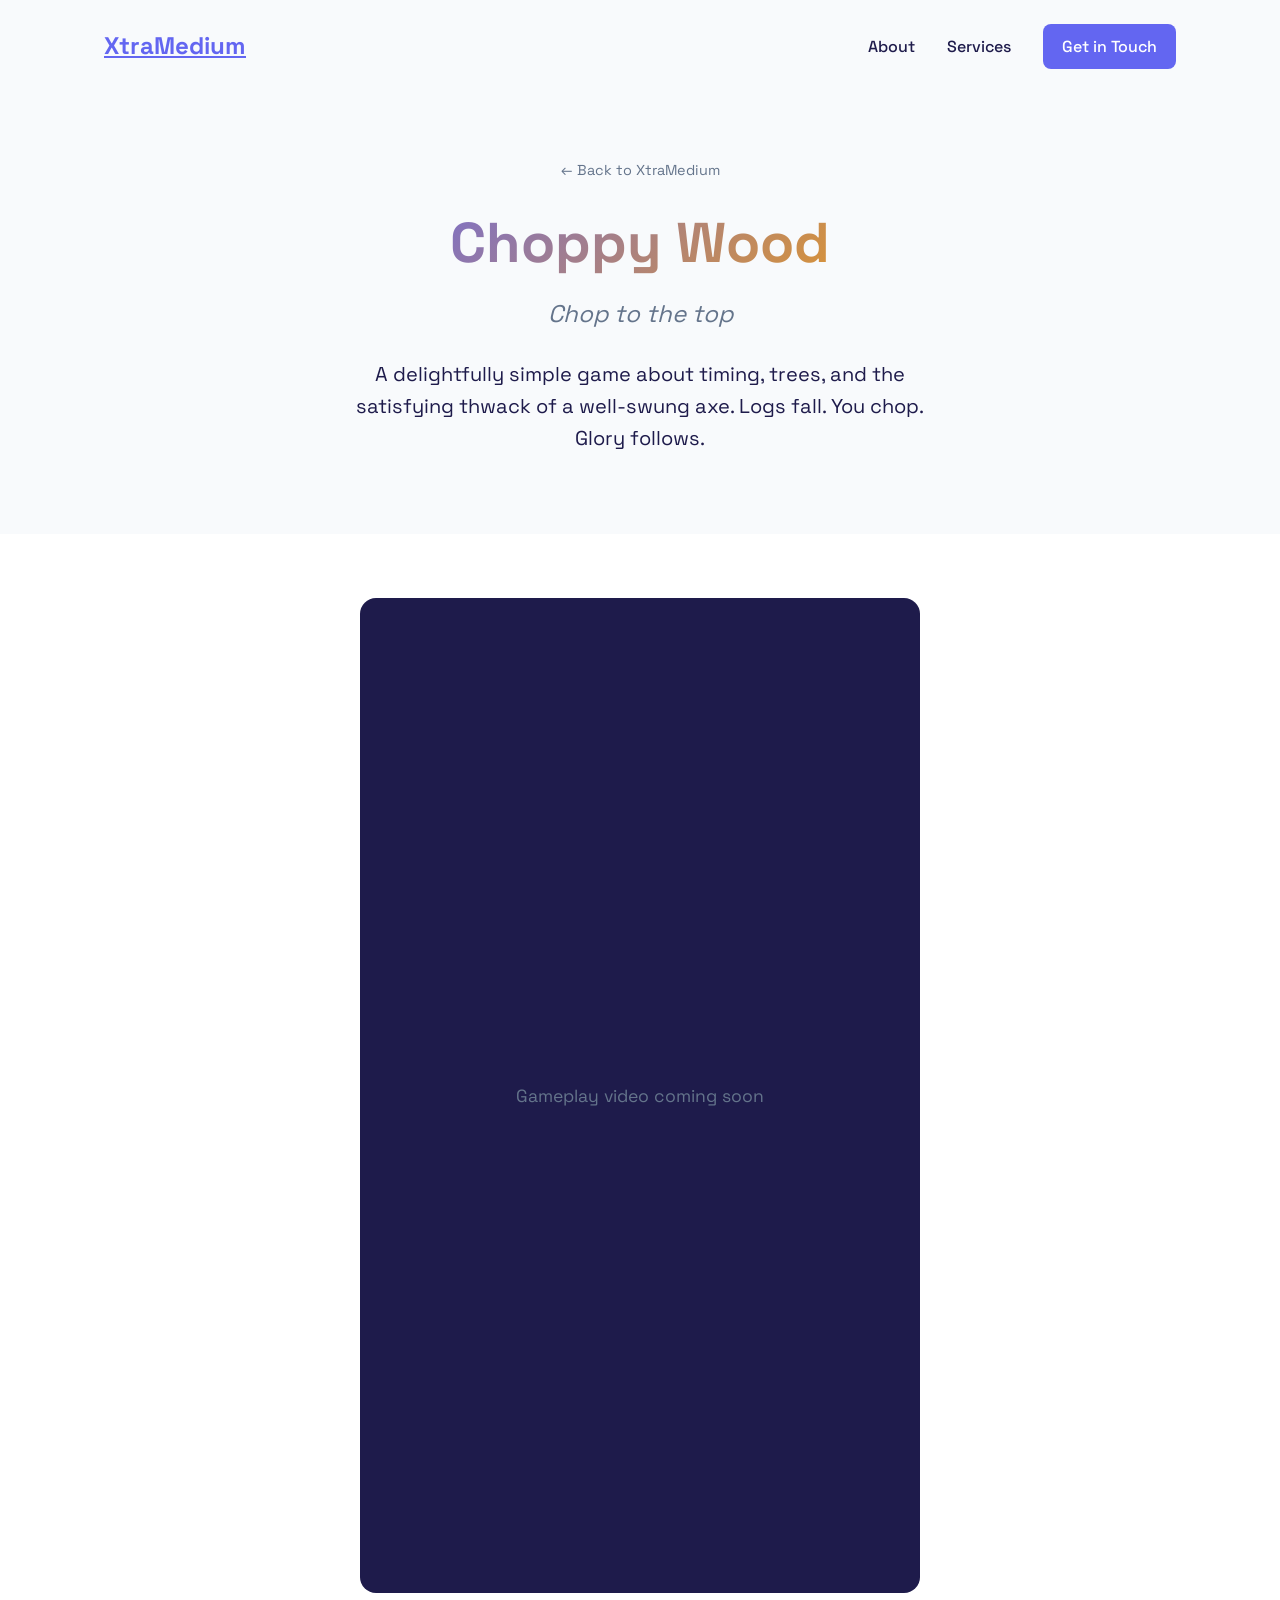
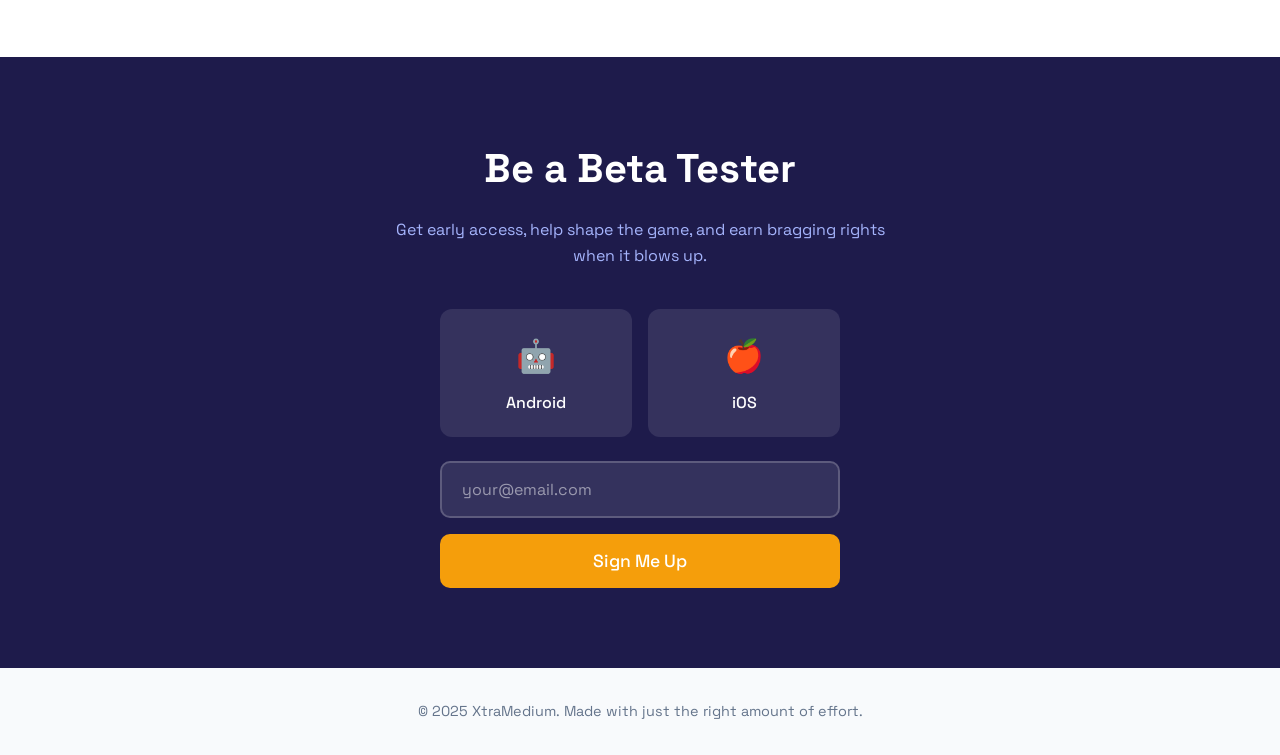
==== choppy-wood/index.html @ fb22e371 "Add Choppy Wood landing page Beta signup page for the wood-chopping game with platform selection and" ====
<!DOCTYPE html>
<html lang="en">
<head>
    <meta charset="UTF-8">
    <meta name="viewport" content="width=device-width, initial-scale=1.0">
    <title>Choppy Wood - Chop to the Top</title>
    <link rel="stylesheet" href="../styles.css">
    <link rel="preconnect" href="https://fonts.googleapis.com">
    <link rel="preconnect" href="https://fonts.gstatic.com" crossorigin>
    <link href="https://fonts.googleapis.com/css2?family=Space+Grotesk:wght@400;500;700&display=swap" rel="stylesheet">
    <style>
        .hero {
            padding: 4rem 5% 3rem;
        }
        .hero h1 {
            font-size: 3.5rem;
        }
        .video-section {
            background: white;
            padding: 4rem 5%;
        }
        .video-container {
            max-width: 560px;
            margin: 0 auto;
            aspect-ratio: 9 / 16;
            background: var(--dark);
            border-radius: 16px;
            display: flex;
            align-items: center;
            justify-content: center;
            color: var(--gray);
            font-size: 1.1rem;
            overflow: hidden;
        }
        .video-container iframe {
            width: 100%;
            height: 100%;
            border: none;
        }
        .beta-section {
            background: var(--dark);
            color: white;
            padding: 5rem 5%;
        }
        .beta-section h2 {
            text-align: center;
            font-size: 2.5rem;
            margin-bottom: 1rem;
            color: white;
        }
        .beta-section > p {
            text-align: center;
            color: #a5b4fc;
            max-width: 500px;
            margin: 0 auto 2.5rem;
        }
        .beta-form {
            max-width: 400px;
            margin: 0 auto;
        }
        .platform-select {
            display: flex;
            gap: 1rem;
            margin-bottom: 1.5rem;
        }
        .platform-option {
            flex: 1;
            position: relative;
        }
        .platform-option input {
            position: absolute;
            opacity: 0;
            width: 100%;
            height: 100%;
            cursor: pointer;
        }
        .platform-option label {
            display: flex;
            flex-direction: column;
            align-items: center;
            padding: 1.25rem 1rem;
            background: rgba(255, 255, 255, 0.1);
            border: 2px solid transparent;
            border-radius: 12px;
            cursor: pointer;
            transition: all 0.2s;
        }
        .platform-option input:checked + label {
            border-color: var(--accent);
            background: rgba(245, 158, 11, 0.15);
        }
        .platform-option label:hover {
            background: rgba(255, 255, 255, 0.15);
        }
        .platform-icon {
            font-size: 2rem;
            margin-bottom: 0.5rem;
        }
        .platform-name {
            font-weight: 500;
        }
        .email-input {
            width: 100%;
            padding: 1rem 1.25rem;
            font-size: 1rem;
            font-family: inherit;
            border: 2px solid rgba(255, 255, 255, 0.2);
            border-radius: 10px;
            background: rgba(255, 255, 255, 0.1);
            color: white;
            margin-bottom: 1rem;
        }
        .email-input::placeholder {
            color: rgba(255, 255, 255, 0.5);
        }
        .email-input:focus {
            outline: none;
            border-color: var(--accent);
        }
        .submit-btn {
            width: 100%;
            padding: 1rem;
            font-size: 1.1rem;
            font-family: inherit;
            font-weight: 500;
            background: var(--accent);
            color: white;
            border: none;
            border-radius: 10px;
            cursor: pointer;
            transition: all 0.2s;
        }
        .submit-btn:hover {
            background: #d97706;
            transform: translateY(-2px);
            box-shadow: 0 10px 30px rgba(245, 158, 11, 0.3);
        }
        .back-link {
            display: inline-block;
            color: var(--gray);
            text-decoration: none;
            margin-bottom: 1rem;
            font-size: 0.9rem;
        }
        .back-link:hover {
            color: var(--primary);
        }
        @media (max-width: 768px) {
            .hero h1 {
                font-size: 2.5rem;
            }
            .video-container {
                max-width: 100%;
            }
        }
    </style>
</head>
<body>
    <nav>
        <a href="/" class="logo">XtraMedium</a>
        <div class="nav-links">
            <a href="/#about">About</a>
            <a href="/#services">Services</a>
            <a href="/#contact" class="btn-nav">Get in Touch</a>
        </div>
    </nav>

    <section class="hero">
        <a href="/" class="back-link">&larr; Back to XtraMedium</a>
        <h1>Choppy Wood</h1>
        <p class="tagline">Chop to the top</p>
        <p class="subtitle">A delightfully simple game about timing, trees, and the satisfying thwack of a well-swung axe. Logs fall. You chop. Glory follows.</p>
    </section>

    <section class="video-section">
        <div class="video-container">
            <!-- Replace with your video embed -->
            <p>Gameplay video coming soon</p>
        </div>
    </section>

    <section class="beta-section">
        <h2>Be a Beta Tester</h2>
        <p>Get early access, help shape the game, and earn bragging rights when it blows up.</p>
        <form class="beta-form" action="https://formspree.io/f/YOUR_FORM_ID" method="POST">
            <div class="platform-select">
                <div class="platform-option">
                    <input type="radio" name="platform" value="android" id="android" required>
                    <label for="android">
                        <span class="platform-icon">&#129302;</span>
                        <span class="platform-name">Android</span>
                    </label>
                </div>
                <div class="platform-option">
                    <input type="radio" name="platform" value="ios" id="ios">
                    <label for="ios">
                        <span class="platform-icon">&#127822;</span>
                        <span class="platform-name">iOS</span>
                    </label>
                </div>
            </div>
            <input type="email" name="email" class="email-input" placeholder="your@email.com" required>
            <button type="submit" class="submit-btn">Sign Me Up</button>
        </form>
    </section>

    <footer>
        <p>&copy; 2025 XtraMedium. Made with just the right amount of effort.</p>
    </footer>
</body>
</html>
---- styles.css ----
* {
    margin: 0;
    padding: 0;
    box-sizing: border-box;
}

:root {
    --primary: #6366f1;
    --primary-dark: #4f46e5;
    --dark: #1e1b4b;
    --light: #f8fafc;
    --gray: #64748b;
    --accent: #f59e0b;
}

body {
    font-family: 'Space Grotesk', sans-serif;
    background: var(--light);
    color: var(--dark);
    line-height: 1.6;
}

/* Navigation */
nav {
    display: flex;
    justify-content: space-between;
    align-items: center;
    padding: 1.5rem 5%;
    max-width: 1200px;
    margin: 0 auto;
}

.logo {
    font-size: 1.5rem;
    font-weight: 700;
    color: var(--primary);
}

.nav-links {
    display: flex;
    gap: 2rem;
    align-items: center;
}

.nav-links a {
    text-decoration: none;
    color: var(--dark);
    font-weight: 500;
    transition: color 0.2s;
}

.nav-links a:hover {
    color: var(--primary);
}

.btn-nav {
    background: var(--primary);
    color: white !important;
    padding: 0.6rem 1.2rem;
    border-radius: 8px;
}

.btn-nav:hover {
    background: var(--primary-dark);
    color: white !important;
}

/* Hero */
.hero {
    text-align: center;
    padding: 8rem 5% 6rem;
    max-width: 800px;
    margin: 0 auto;
}

.hero h1 {
    font-size: 4rem;
    font-weight: 700;
    margin-bottom: 0.5rem;
    background: linear-gradient(135deg, var(--primary), var(--accent));
    -webkit-background-clip: text;
    -webkit-text-fill-color: transparent;
    background-clip: text;
}

.tagline {
    font-size: 1.5rem;
    color: var(--gray);
    margin-bottom: 1.5rem;
    font-style: italic;
}

.subtitle {
    font-size: 1.25rem;
    color: var(--dark);
    margin-bottom: 2rem;
    max-width: 600px;
    margin-left: auto;
    margin-right: auto;
}

.btn-primary {
    display: inline-block;
    background: var(--primary);
    color: white;
    padding: 1rem 2rem;
    border-radius: 10px;
    text-decoration: none;
    font-weight: 500;
    font-size: 1.1rem;
    transition: all 0.2s;
}

.btn-primary:hover {
    background: var(--primary-dark);
    transform: translateY(-2px);
    box-shadow: 0 10px 30px rgba(99, 102, 241, 0.3);
}

/* About */
.about {
    background: white;
    padding: 6rem 5%;
}

.about h2, .services h2, .contact h2 {
    text-align: center;
    font-size: 2.5rem;
    margin-bottom: 1.5rem;
}

.about > p {
    text-align: center;
    max-width: 700px;
    margin: 0 auto 3rem;
    font-size: 1.1rem;
    color: var(--gray);
}

.values {
    display: grid;
    grid-template-columns: repeat(auto-fit, minmax(280px, 1fr));
    gap: 2rem;
    max-width: 1000px;
    margin: 0 auto;
}

.value-card {
    text-align: center;
    padding: 2rem;
}

.value-card .icon {
    font-size: 2.5rem;
    display: block;
    margin-bottom: 1rem;
}

.value-card h3 {
    margin-bottom: 0.5rem;
    color: var(--primary);
}

.value-card p {
    color: var(--gray);
}

/* Services */
.services {
    padding: 6rem 5%;
    max-width: 1200px;
    margin: 0 auto;
}

.service-grid {
    display: grid;
    grid-template-columns: repeat(auto-fit, minmax(250px, 1fr));
    gap: 1.5rem;
    margin-top: 3rem;
}

.service-card {
    background: white;
    padding: 2rem;
    border-radius: 12px;
    border: 2px solid transparent;
    transition: all 0.2s;
}

.service-card:hover {
    border-color: var(--primary);
    transform: translateY(-4px);
    box-shadow: 0 10px 40px rgba(0, 0, 0, 0.08);
}

.service-card h3 {
    margin-bottom: 0.75rem;
    color: var(--dark);
}

.service-card p {
    color: var(--gray);
}

/* Contact */
.contact {
    background: var(--dark);
    color: white;
    text-align: center;
    padding: 6rem 5%;
}

.contact h2 {
    color: white;
}

.contact p {
    max-width: 500px;
    margin: 0 auto 2rem;
    color: #a5b4fc;
}

.contact .btn-primary {
    background: var(--accent);
}

.contact .btn-primary:hover {
    background: #d97706;
    box-shadow: 0 10px 30px rgba(245, 158, 11, 0.3);
}

/* Footer */
footer {
    text-align: center;
    padding: 2rem;
    color: var(--gray);
    font-size: 0.9rem;
}

/* Responsive */
@media (max-width: 768px) {
    .hero h1 {
        font-size: 2.5rem;
    }

    .tagline {
        font-size: 1.2rem;
    }

    .nav-links {
        gap: 1rem;
    }

    .nav-links a:not(.btn-nav) {
        display: none;
    }
}
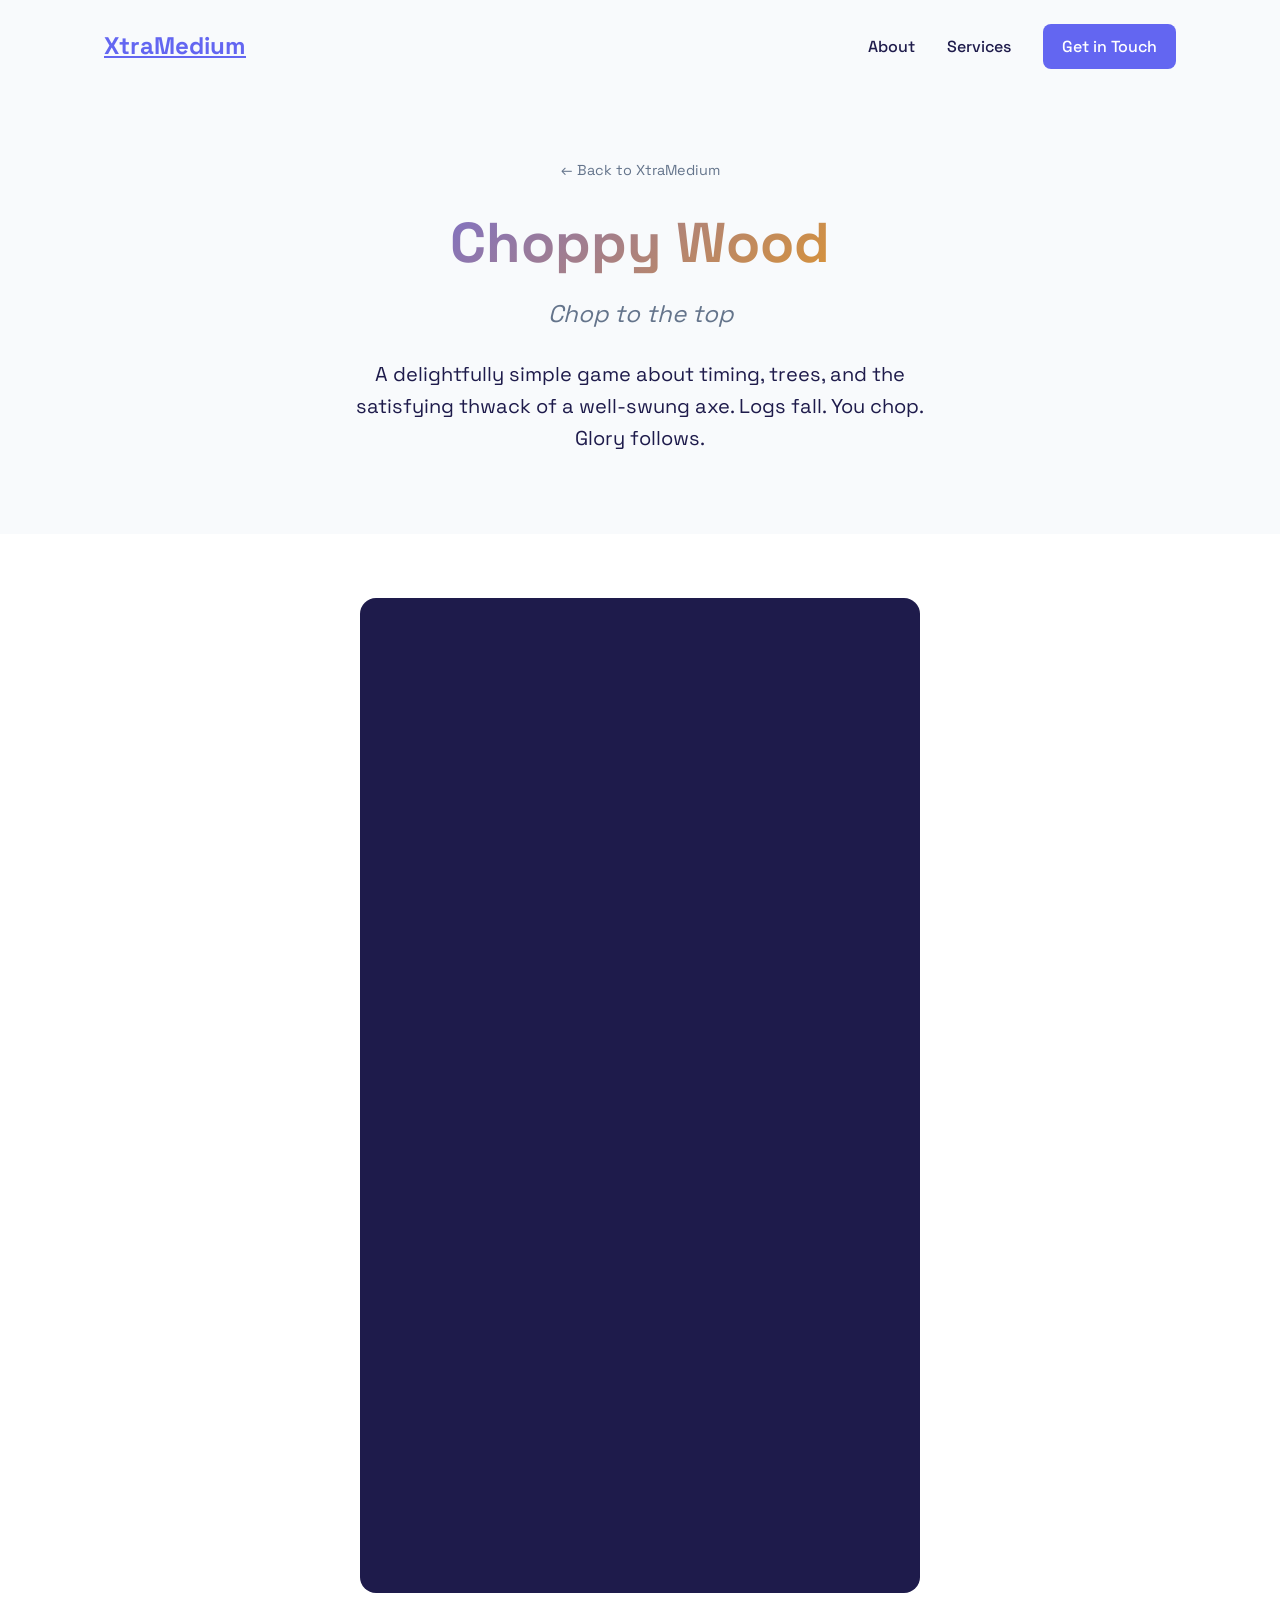
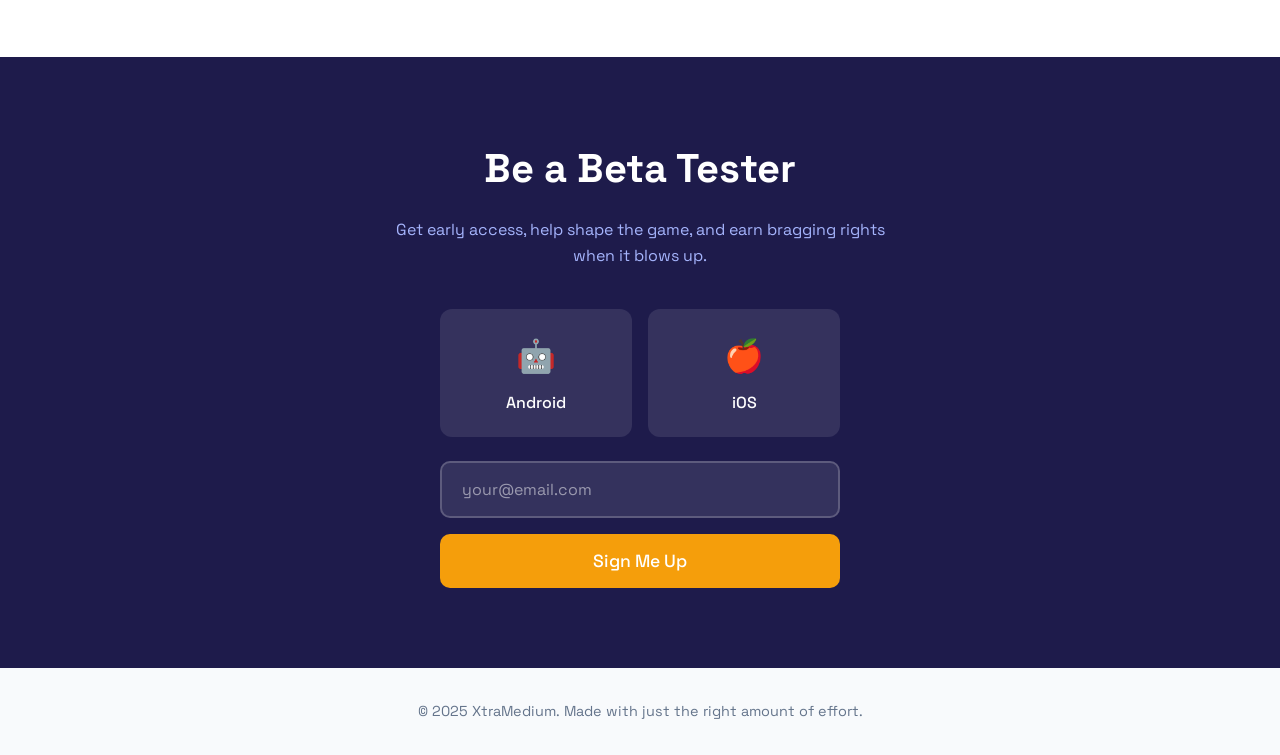
==== commit 269bcc67: "Add gameplay video to Choppy Wood landing page Co-Authored-By: Claude Opus 4.5 <noreply@anthropic.co" ====
--- a/choppy-wood/index.html
+++ b/choppy-wood/index.html
@@ -174,15 +174,14 @@
 
     <section class="video-section">
         <div class="video-container">
-            <!-- Replace with your video embed -->
-            <p>Gameplay video coming soon</p>
+            <iframe src="https://www.youtube.com/embed/pYYLdmkWE8g" title="Choppy Wood Gameplay" frameborder="0" allow="accelerometer; autoplay; clipboard-write; encrypted-media; gyroscope; picture-in-picture" allowfullscreen></iframe>
         </div>
     </section>
 
     <section class="beta-section">
         <h2>Be a Beta Tester</h2>
         <p>Get early access, help shape the game, and earn bragging rights when it blows up.</p>
-        <form class="beta-form" action="https://formspree.io/f/YOUR_FORM_ID" method="POST">
+        <form class="beta-form" id="beta-form">
             <div class="platform-select">
                 <div class="platform-option">
                     <input type="radio" name="platform" value="android" id="android" required>
@@ -202,6 +201,35 @@
             <input type="email" name="email" class="email-input" placeholder="your@email.com" required>
             <button type="submit" class="submit-btn">Sign Me Up</button>
         </form>
+        <p id="form-success" style="display: none; text-align: center; color: #10b981; margin-top: 1.5rem; font-weight: 500;">You're in! We'll be in touch soon.</p>
+
+    <script>
+        document.getElementById('beta-form').addEventListener('submit', async (e) => {
+            e.preventDefault();
+            const form = e.target;
+            const btn = form.querySelector('.submit-btn');
+            const email = form.querySelector('[name="email"]').value;
+            const platform = form.querySelector('[name="platform"]:checked').value;
+
+            btn.textContent = 'Sending...';
+            btn.disabled = true;
+
+            try {
+                await fetch('https://script.google.com/macros/s/AKfycbwHVZjsj80geomDLSScKBQ2DVnzomjnshrfpWwuCposIN6Es0uAY3s0oeayeARenraSfg/exec', {
+                    method: 'POST',
+                    mode: 'no-cors',
+                    headers: { 'Content-Type': 'application/json' },
+                    body: JSON.stringify({ email, platform })
+                });
+                form.style.display = 'none';
+                document.getElementById('form-success').style.display = 'block';
+            } catch (err) {
+                btn.textContent = 'Sign Me Up';
+                btn.disabled = false;
+                alert('Something went wrong. Please try again.');
+            }
+        });
+    </script>
     </section>
 
     <footer>
